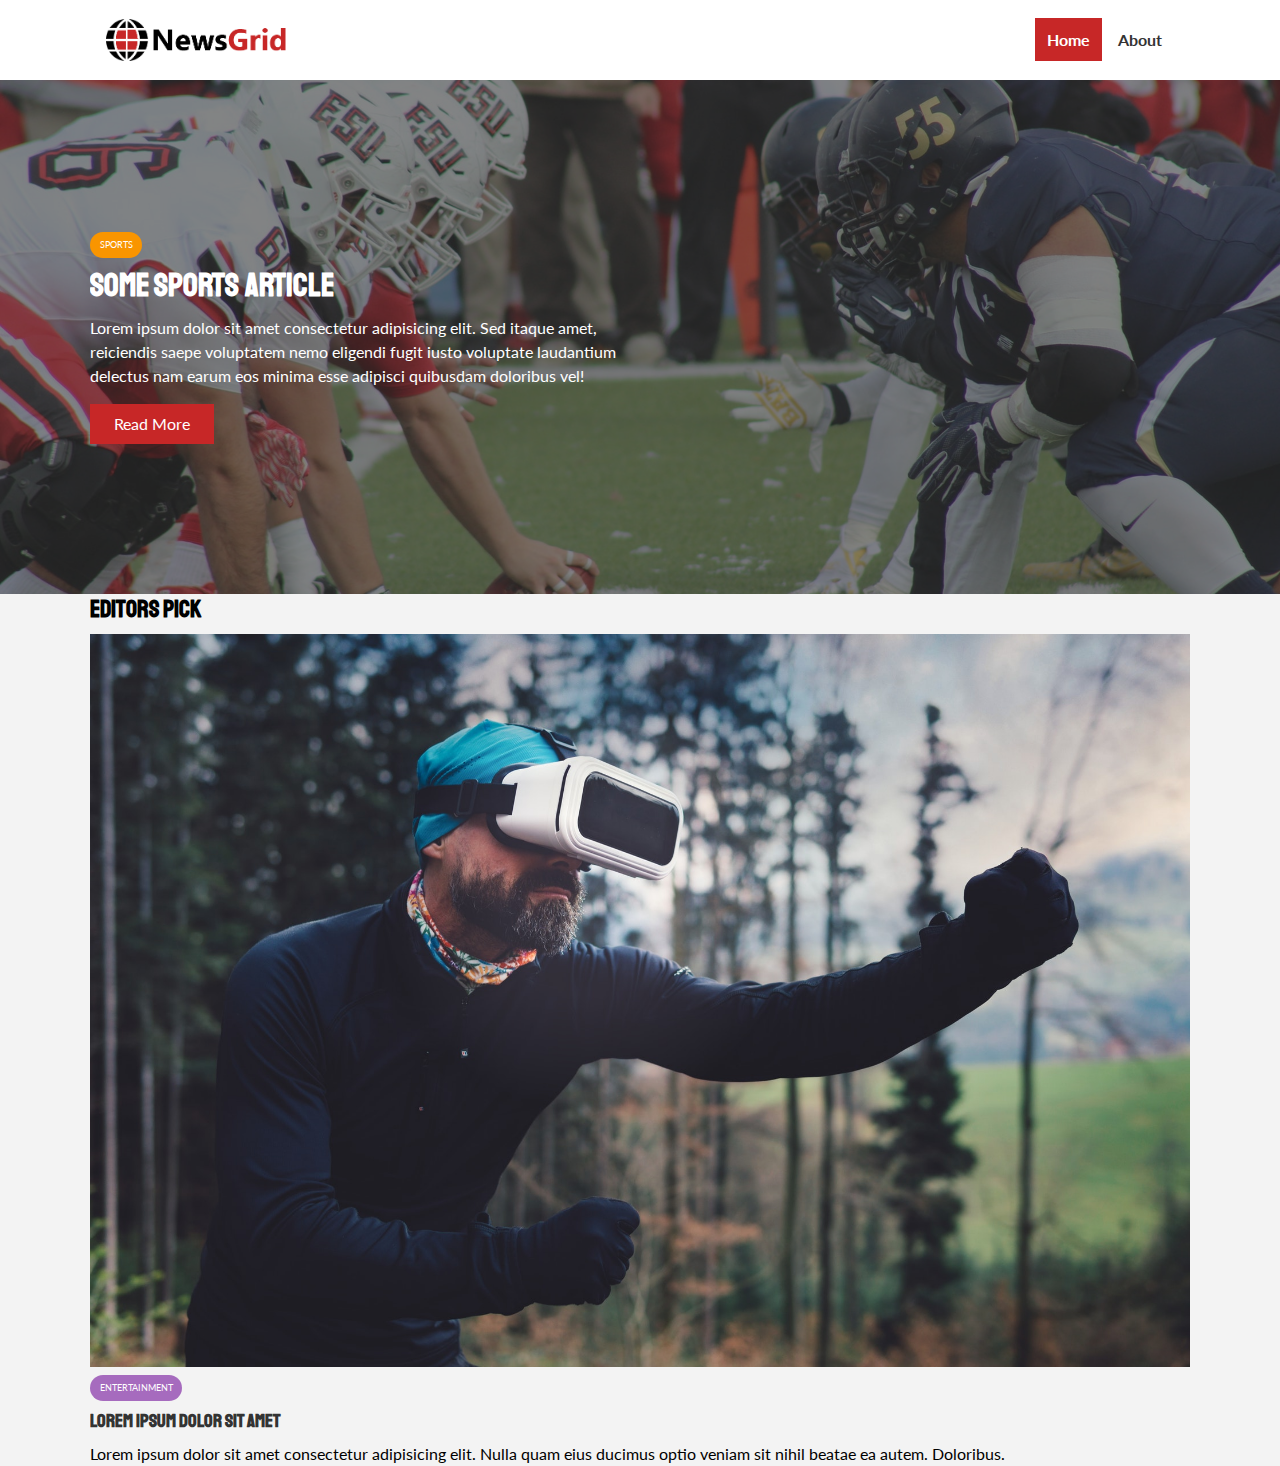
==== index.html @ 1bd15a67 "learning grid" ====
<!DOCTYPE html>
<html lang="en">
  <head>
    <meta charset="UTF-8" />
    <meta name="viewport" content="width=device-width, initial-scale=1.0" />
    <link
      rel="stylesheet"
      href="https://use.fontawesome.com/releases/v5.6.3/css/all.css"
      integrity="sha384-UHRtZLI+pbxtHCWp1t77Bi1L4ZtiqrqD80Kn4Z8NTSRyMA2Fd33n5dQ8lWUE00s/"
      crossorigin="anonymous"
    />
    <link
      href="https://fonts.googleapis.com/css?family=Lato|Staatliches"
      rel="stylesheet"
    />
    <link rel="shortcut icon" type="image/x-icon" href="/favicon.ico" />
    <link rel="stylesheet" href="css/style.css" />
    <link
      rel="stylesheet"
      media="screen (max-width: 768px)"
      href="css/mobile.css"
    />
    <title>News Grid | Latest News</title>
  </head>
  <body>
    <div id="main-nav">
      <div class="container">
        <img src="img/logo.png" alt="NewsGrid" class="logo" />
        <div class="social">
          <a href="https://github.com/kumkumsingh/"
            ><i class="fab fa-github"></i
          ></a>
          <a href="https://twitter.com/kumkum59631968"
            ><i class="fab fa-twitter"></i
          ></a>
          <a href="https://www.linkedin.com/in/kumkumsingh/"
            ><i class="fab fa-linkedin"></i
          ></a>
        </div>
        <ul>
          <li>
            <a href="index.html" class="current">Home</a>
            <a href="about.html">About</a>
            <!-- <a href="article.html" class="current">Article</a> -->
          </li>
        </ul>
      </div>
    </div>
    <!-- Showcase -->
    <header id="showcase">
      <div class="container">
        <div class="showcase-container">
          <div class="showcase-content">
            <div class="category category-sports">Sports</div>
            <h1>Some Sports Article</h1>
            <p>
              Lorem ipsum dolor sit amet consectetur adipisicing elit. Sed
              itaque amet, reiciendis saepe voluptatem nemo eligendi fugit iusto
              voluptate laudantium delectus nam earum eos minima esse adipisci
              quibusdam doloribus vel!
            </p>
            <a href="article.html" class="btn btn-primary">Read More</a>
          </div>
        </div>
      </div>
    </header>
    <!-- Home article -->
    <section id="home-articles" class="py-2">
      <div class="container">
        <h2>Editors Pick</h2>

        <div class="articles-container">
          <article class="card">
            <img src="img/articles/ent1.jpg" alt="" />
            <div>
              <div class="category category-ent">Entertainment</div>
              <h3>
                <a href="article.html">Lorem ipsum dolor sit amet</a>
              </h3>
              <p>
                Lorem ipsum dolor sit amet consectetur adipisicing elit. Nulla
                quam eius ducimus optio veniam sit nihil beatae ea autem.
                Doloribus.
              </p>
            </div>
          </article>
        </div>
      </div>
    </section>
  </body>
</html>
---- css/style.css ----
:root{
    --primary-color:#c72727;
    --secondary-color:#f99500;
    --light-color:#f3f3f3;
    --dark-color:#333;
    --max-width:1100px;

}
.category{
    --sports-color:#f99500;
    --ent-color:#a66bbe;
    --tech-color:#009cff;
}
*{
    margin:0;
    padding:0;
    box-sizing: border-box;
}
body{
    font-family: 'Lato',sans-serif;
    line-height: 1.5;
    background: var(--light-color);
}
a{
     color:#333;
     text-decoration: none;
}
ul{
    list-style: none;
}
img{
    width:100%;
}
h1 , h2 , h3 , h4 , h5 , h6{
    font-family: 'Staatliches', cursive;
    margin-bottom: .55rem;
    line-height: 1.3;
}
/* utility */
.container{
    max-width: var(--max-width);
    margin:auto;
    padding:0 2 rem;
    overflow: hidden;
}
.category{
    display: inline-block;
    color:#fff;
    font-size: 0.55rem;
    text-transform: uppercase;
    padding: 0.4rem 0.6rem;
    border-radius: 15px;
    margin-bottom: 0.5rem;
}
.category-sports{
    background: var(--sports-color);
}
.category-ent{
    background: var(--ent-color);
}
.category-tech{
    background: var(--tech-color);
}
.btn{
    display: inline-block;
    border:none;
    background: var(--dark-color);
    color:#fff;
    padding: 0.5rem 1.5rem; 
}
.btn-light{
    background: var(--light-color);
}
.btn-primary{
    background: var(--primary-color);
}
.btn-secondary{
    background: var(--secondary-color);
}
.btn:hover{
    opacity: 0.9;
}
.btn-block{
    text-align: center;
    display: block;
    width:100%;
}
/* end of utility classs */
#main-nav{
   background: #fff;
   position: sticky;
   top:0;
   z-index: 2;
}
#main-nav .container{
    display: grid;
    grid-template-columns: 6fr 3fr 2fr;
    padding: 1rem;
    align-items: center;
}
#main-nav .logo{
    width:180px;
}
#main-nav ul{
    justify-self: end;
    display: flex;
}
#main-nav ul li a{
padding: 0.75rem;
font-weight: bold;

}
#main-nav ul li a.current{
    background: var(--primary-color);
    color:#fff;
}
#main-nav ul li a:hover{
    background: var(--light-color);
    color: var(--dark-color);
}
#main-nav .social{
    justify-self: center;
}
#main-nav .social i{
    color:#777;
    font-size: 2rem;
    margin-right: .5rem;
}
#showcase{
    color: #fff;
    background: #333;
    padding: 2rem;
    position: relative;

}
#showcase:before{
    content:'';
    background: url('../img/featured.jpg') no-repeat center center/cover ;
    /* background-size: cover; */
    position: absolute;
    opacity: 0.4;
    top:0;
    left:0;
    width: 100%;
    height: 100%;

}
#showcase .showcase-container{
    display: grid;
    grid-template-columns: repeat(2 , 1fr);
    height: 50vh;
    justify-content: center;
    align-items: center;
}
#showcase .showcase-content{
    z-index: 1;
}
#showcase .showcase-content > p{
    margin-bottom: 1rem;
}
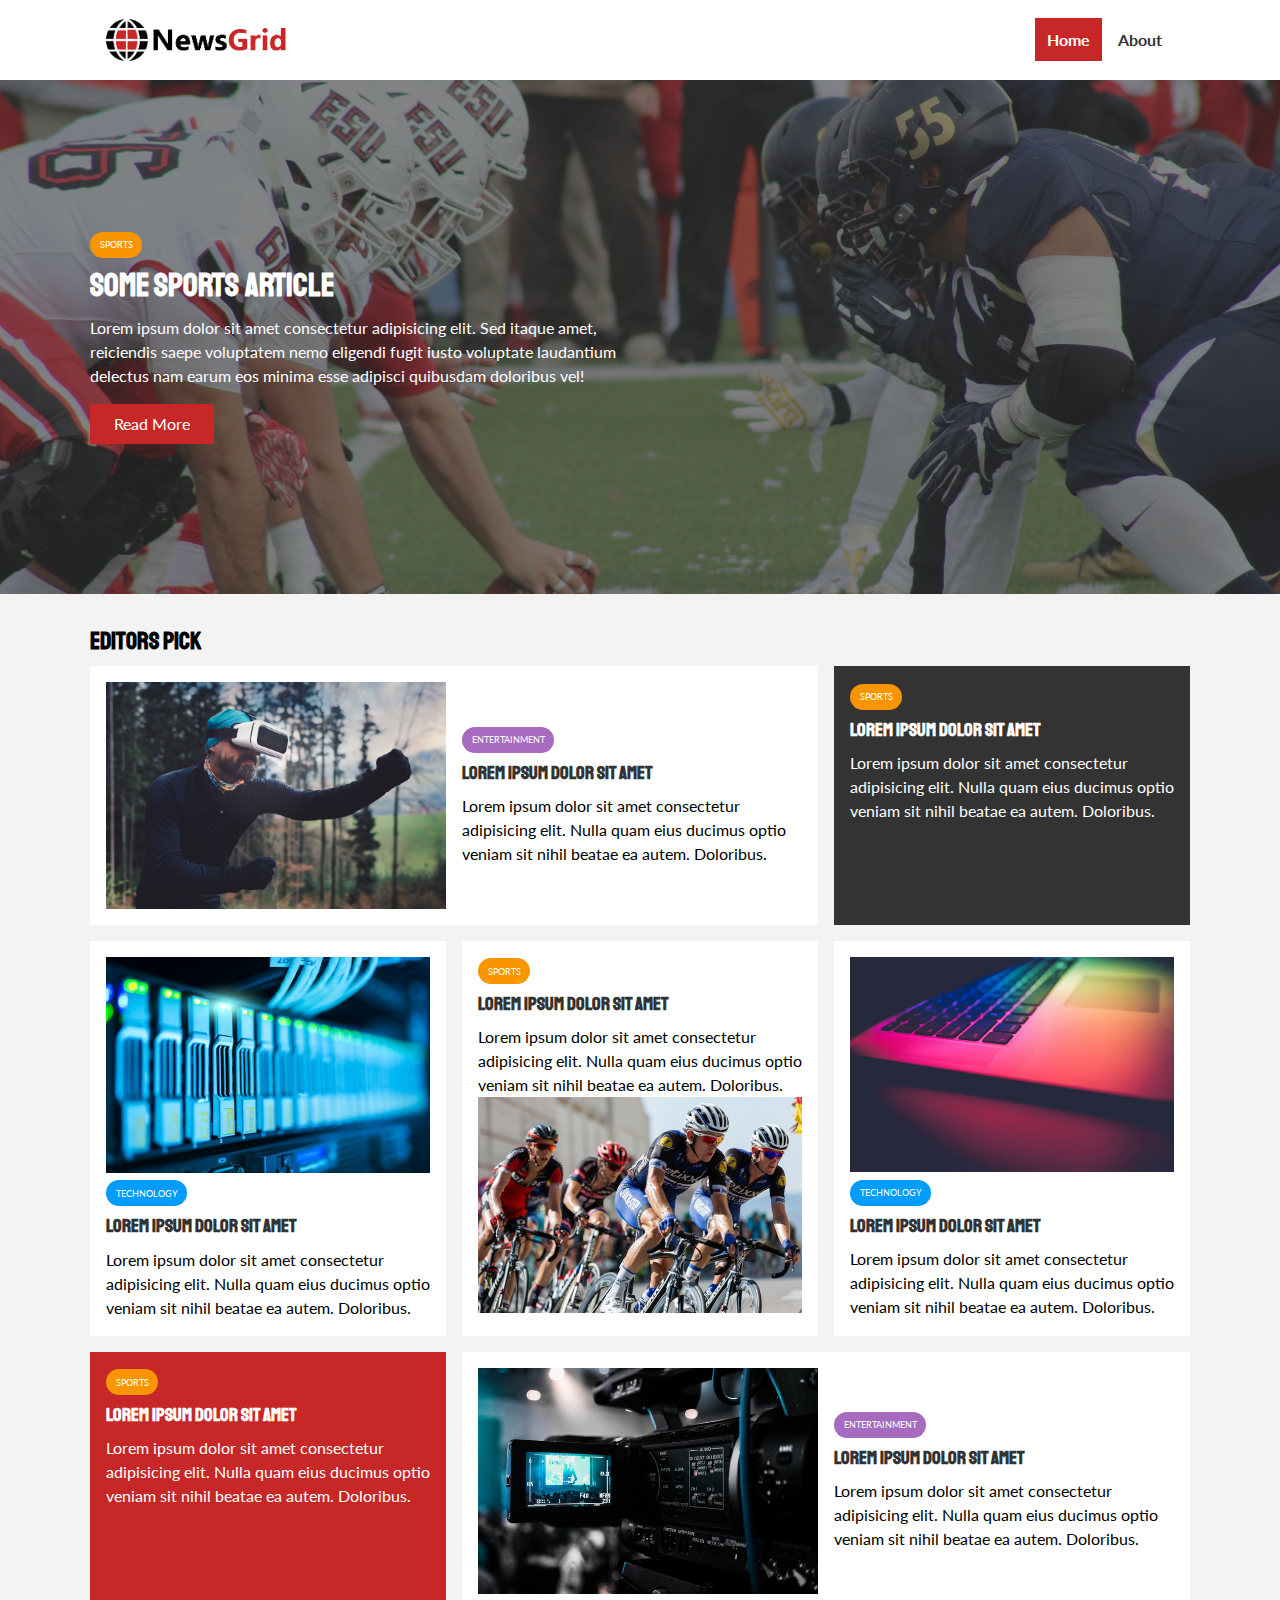
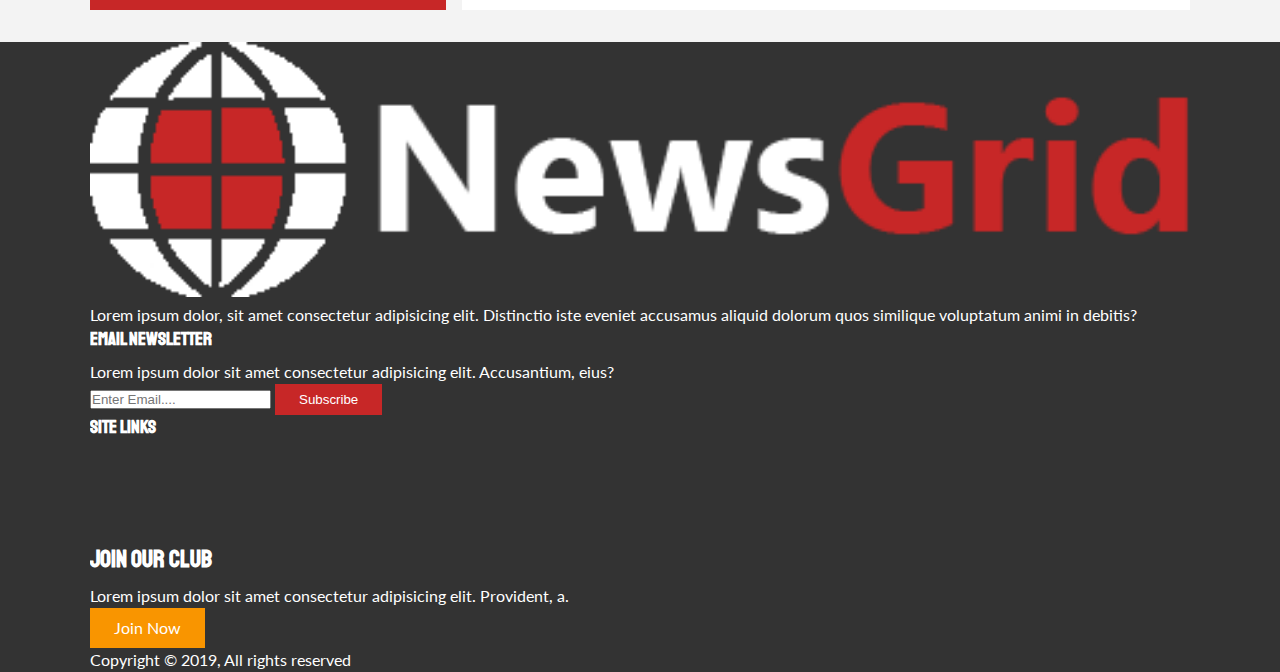
==== commit 647fd956: "added footer" ====
--- a/index.html
+++ b/index.html
@@ -84,8 +84,111 @@
               </p>
             </div>
           </article>
+          <article class="card bg-dark">
+            <div class="category category-sports">Sports</div>
+            <h3>
+              <a href="article.html">Lorem ipsum dolor sit amet</a>
+            </h3>
+            <p>
+              Lorem ipsum dolor sit amet consectetur adipisicing elit. Nulla
+              quam eius ducimus optio veniam sit nihil beatae ea autem.
+              Doloribus.
+            </p>
+          </article>
+          <article class="card">
+            <img src="img/articles/tech1.jpg" alt="" />
+            <div class="category category-tech">Technology</div>
+            <h3>
+              <a href="article.html">Lorem ipsum dolor sit amet</a>
+            </h3>
+            <p>
+              Lorem ipsum dolor sit amet consectetur adipisicing elit. Nulla
+              quam eius ducimus optio veniam sit nihil beatae ea autem.
+              Doloribus.
+            </p>
+          </article>
+          <article class="card">
+            <div class="category category-sports">Sports</div>
+            <h3>
+              <a href="article.html">Lorem ipsum dolor sit amet</a>
+            </h3>
+            <p>
+              Lorem ipsum dolor sit amet consectetur adipisicing elit. Nulla
+              quam eius ducimus optio veniam sit nihil beatae ea autem.
+              Doloribus.
+            </p>
+            <img src="img/articles/sports1.jpg" alt="" />
+          </article>
+          <article class="card">
+            <img src="img/articles/tech2.jpg" alt="" />
+            <div class="category category-tech">Technology</div>
+            <h3>
+              <a href="article.html">Lorem ipsum dolor sit amet</a>
+            </h3>
+            <p>
+              Lorem ipsum dolor sit amet consectetur adipisicing elit. Nulla
+              quam eius ducimus optio veniam sit nihil beatae ea autem.
+              Doloribus.
+            </p>
+          </article>
+          <article class="card bg-primary">
+            <div class="category category-sports">Sports</div>
+            <h3>
+              <a href="article.html">Lorem ipsum dolor sit amet</a>
+            </h3>
+            <p>
+              Lorem ipsum dolor sit amet consectetur adipisicing elit. Nulla
+              quam eius ducimus optio veniam sit nihil beatae ea autem.
+              Doloribus.
+            </p>
+          </article>
+          <article class="card">
+            <img src="img/articles/ent2.jpg" alt="" />
+            <div>
+              <div class="category category-ent">Entertainment</div>
+              <h3>
+                <a href="article.html">Lorem ipsum dolor sit amet</a>
+              </h3>
+              <p>
+                Lorem ipsum dolor sit amet consectetur adipisicing elit. Nulla
+                quam eius ducimus optio veniam sit nihil beatae ea autem.
+                Doloribus.
+              </p>
+            </div>
+          </article>
         </div>
       </div>
     </section>
+    <!-- Footer -->
+    <footer id="main-footer">
+      <div class="container footer-container">
+        <div>
+          <img src="img/logo_light.png" alt="NewsGrid">
+          <p>Lorem ipsum dolor, sit amet consectetur adipisicing elit. Distinctio iste eveniet accusamus aliquid dolorum quos similique voluptatum animi in debitis?</p>
+        </div>
+        <div>
+          <h3>Email NewsLetter</h3>
+          <p>Lorem ipsum dolor sit amet consectetur adipisicing elit. Accusantium, eius?</p>  
+          <form action="">
+            <input type="email" placeholder="Enter Email....">
+            <input type="submit" value="Subscribe" class="btn btn-primary">
+          </form>
+        </div>
+        <div><h3>Site Links</h3>
+        <ul class="list">
+          <li><a href="#">Help & Support</a></li>
+          <li><a href="#">Privacy Policy</a></li>
+          <li><a href="#">About us</a></li>
+          <li><a href="#">Contact</a></li>
+        </ul>
+        </div>
+        <div>
+          <h2>Join our club</h2>
+          <p>Lorem ipsum dolor sit amet consectetur adipisicing elit. Provident, a.</p>
+          <a href="" class="btn btn-secondary">Join Now</a>
+        </div>
+        <div><p>Copyright &copy; 2019, All rights reserved</p></div>
+      </div>
+    </footer>
   </body>
 </html>
--- a/css/style.css
+++ b/css/style.css
@@ -84,6 +84,55 @@
     text-align: center;
     display: block;
     width:100%;
+}
+.card{
+    background: #fff;
+    padding:1rem;
+}
+.bg-dark{
+    background: var(--dark-color);
+    color:  #fff;
+}
+.bg-primary{
+    background: var(--primary-color);
+    color:  #fff;
+}
+.bg-secondary{
+    background: var(--secondary-color);
+    color:  #fff;
+}
+.bg-dark h1 ,
+.bg-dark h2 ,
+.bg-dark h3 ,
+.bg-dark a ,
+.bg-primary h1 ,
+.bg-primary h2 ,
+.bg-primary h3 ,
+.bg-primary a ,
+.bg-secondary h1 ,
+.bg-secondary h2 ,
+.bg-secondary h3 ,
+.bg-secondary a {
+    color:  #fff; 
+}
+
+.py-1{
+    padding:1.5rem 0;
+}
+.py-2{
+    padding:2rem 0;
+}
+.py-3{
+    padding:3rem 0;
+}
+.p-1{
+    padding:1.5rem;
+}
+.p-2{
+    padding:2rem;
+}
+.p-3{
+    padding:3rem;
 }
 /* end of utility classs */
 #main-nav{
@@ -158,4 +207,27 @@
 #showcase .showcase-content > p{
     margin-bottom: 1rem;
 }
-
+#home-articles .articles-container{
+    display:grid;
+    grid-template-columns: repeat(3, 1fr);
+    grid-gap:1rem;
+
+}
+/* Target all the elements of direct first child , aestric meaning any element and > mean direct child*/
+#home-articles .articles-container > *:first-child,
+#home-articles .articles-container > *:last-child{
+    display:grid;
+    grid-template-columns: repeat(2, 1fr);
+    grid-gap:1rem;
+    grid-column:1 / span 2;
+    align-items: center;
+
+}
+#home-articles .articles-container > *:last-child{
+    grid-column:2 / span 2; 
+}
+#main-footer{
+    background: var(--dark-color);
+    color:#fff;
+}
+
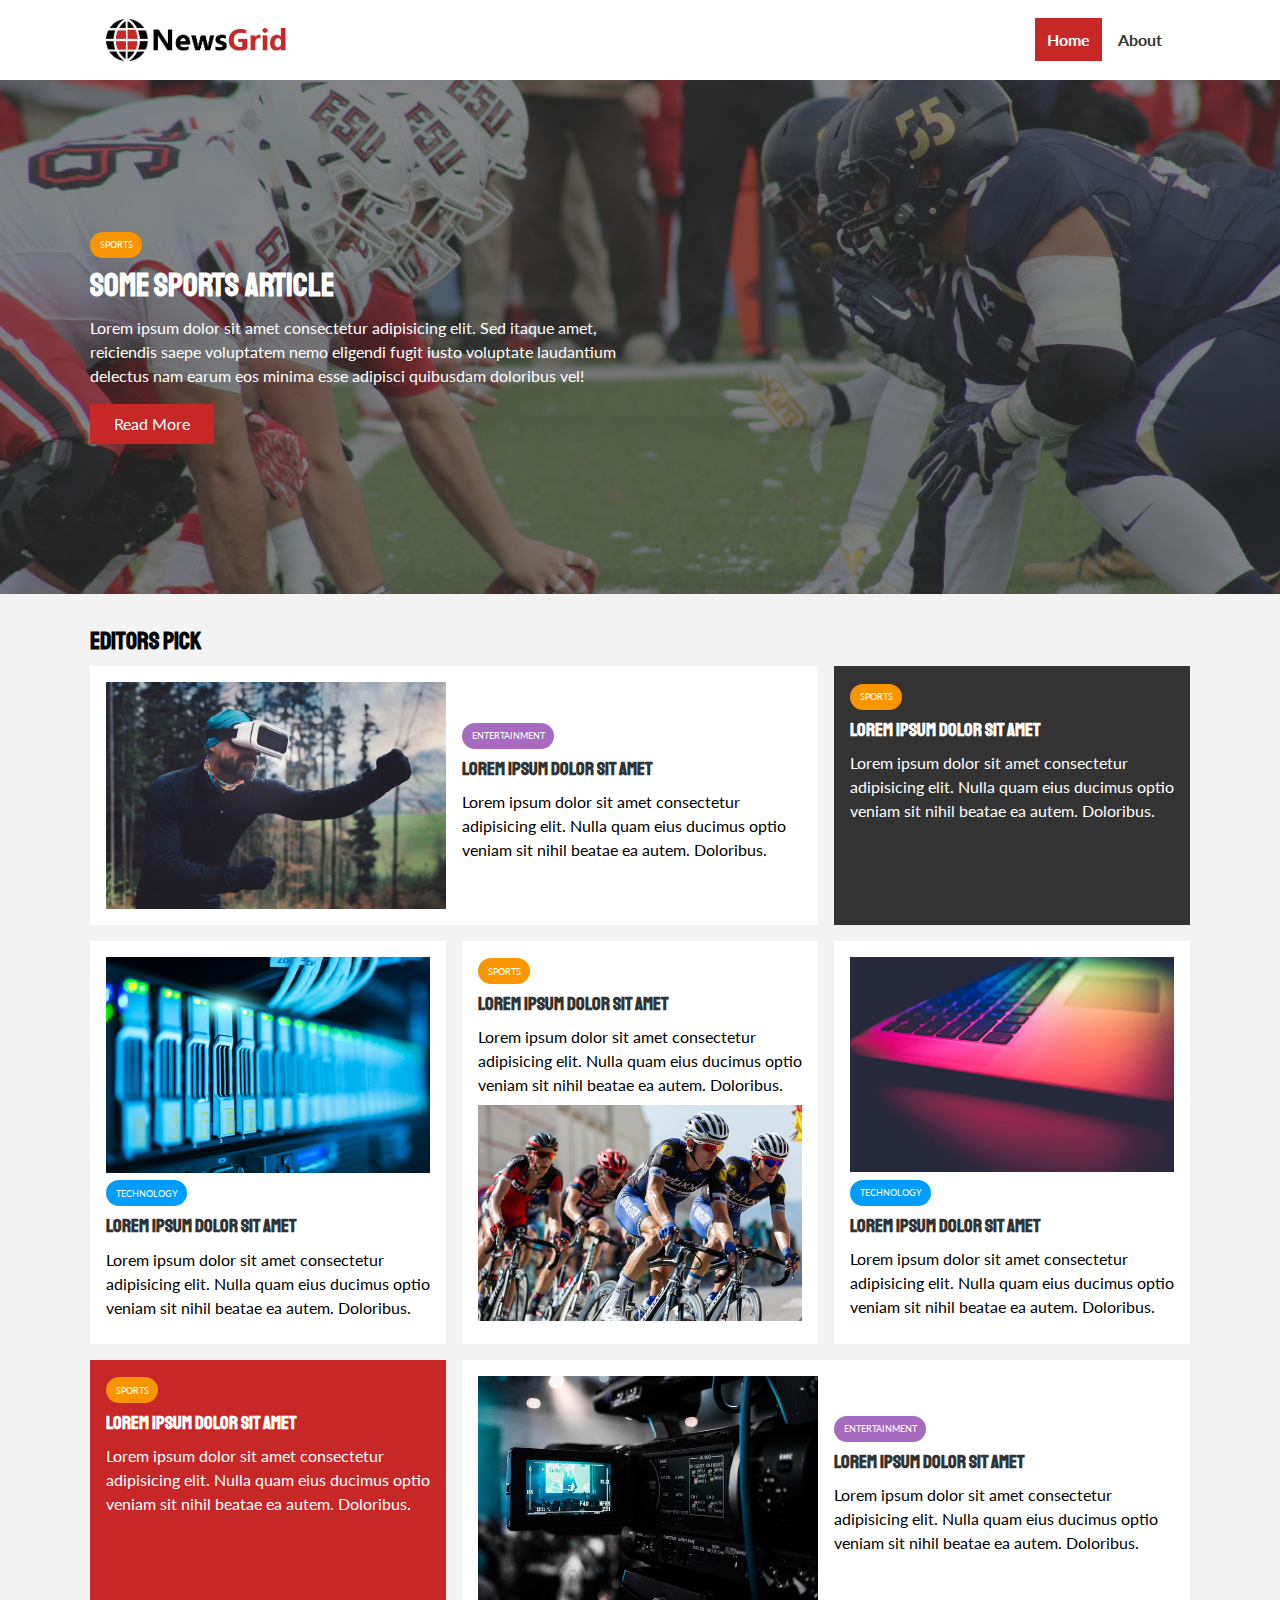
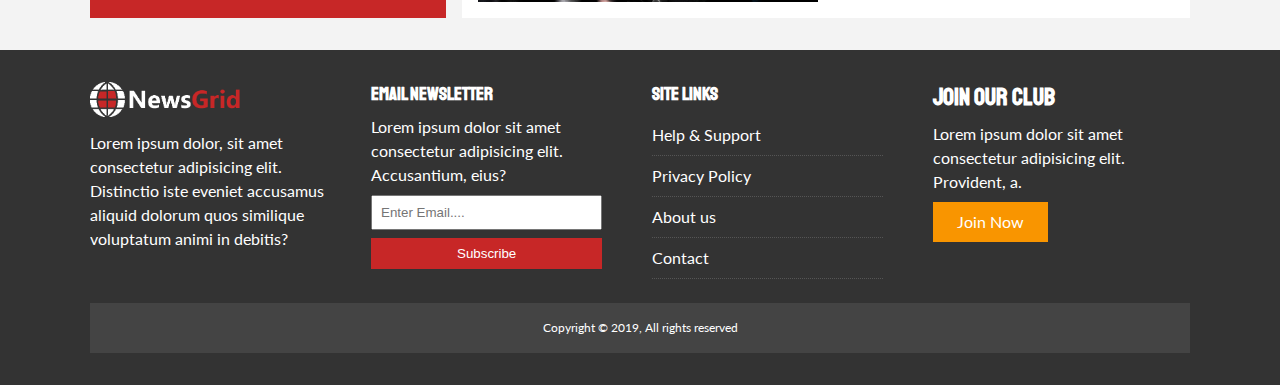
==== commit 15b9dcca: "mobile responsive" ====
--- a/index.html
+++ b/index.html
@@ -17,7 +17,7 @@
     <link rel="stylesheet" href="css/style.css" />
     <link
       rel="stylesheet"
-      media="screen (max-width: 768px)"
+      media="screen and (max-width: 768px)"
       href="css/mobile.css"
     />
     <title>News Grid | Latest News</title>
@@ -160,7 +160,7 @@
       </div>
     </section>
     <!-- Footer -->
-    <footer id="main-footer">
+    <footer id="main-footer" class="py-2">
       <div class="container footer-container">
         <div>
           <img src="img/logo_light.png" alt="NewsGrid">
--- a/css/style.css
+++ b/css/style.css
@@ -30,6 +30,9 @@
 }
 img{
     width:100%;
+}
+p{
+    margin: .5rem 0;
 }
 h1 , h2 , h3 , h4 , h5 , h6{
     font-family: 'Staatliches', cursive;
@@ -134,6 +137,17 @@
 .p-3{
     padding:3rem;
 }
+.l-heading{
+    font-size: 3rem;
+}
+.list li{
+    padding : 0.5rem 0 ;
+    border-bottom: #555 dotted 1px;
+    width:90%;
+}
+.list li a:hover{
+    color: var(--primary-color) !important;
+}
 /* end of utility classs */
 #main-nav{
    background: #fff;
@@ -230,4 +244,40 @@
     background: var(--dark-color);
     color:#fff;
 }
-
+#main-footer img{
+    width:150px;
+}
+#main-footer a{
+    color:#fff;
+}
+#main-footer .footer-container{
+display: grid;
+grid-template-columns: repeat(4,1fr);
+grid-gap:1.5rem;
+}
+#main-footer .footer-container >*:last-child{
+    background: #444;
+    grid-column:1 / span 4; 
+    padding: 0.5rem;
+    text-align: center;
+    font-size: 0.75rem;
+}
+#main-footer .footer-container input[type='email']{
+    width:90%;
+    padding:0.5rem;
+    margin-bottom: 0.5rem;
+}
+#main-footer .footer-container input[type='submit']{
+    width:90%;
+}
+.page-container{
+    display: grid;
+    grid-template-columns: 5fr 2fr;
+    grid-gap: 1.5rem;
+    margin: 2rem 0;
+}
+.page-container >*:first-child{
+    grid-row: 1 / span 3;
+}
+
+
--- a/css/mobile.css
+++ b/css/mobile.css
@@ -0,0 +1,49 @@
+#main-nav .social{
+   display:none;
+}
+#main-nav .container{
+    grid-template-columns: 1fr;
+    grid-gap: 1.2rem;
+}
+#main-nav ul,
+#main-nav .logo{
+    justify-self: center;
+}
+#main-nav ul li a {
+    padding: 0.50rem;
+}
+#home-articles .articles-container{
+    grid-template-columns: repeat(2, 1fr);
+    grid-gap:1rem;
+
+}
+/* immediate first child */
+#home-articles .articles-container > *:first-child,
+#home-articles .articles-container > *:last-child{
+    grid-template-columns: 1fr;
+    grid-column: 1;
+}
+@media(max-width:600px){
+    #showcase .showcase-container,
+    #main-footer .footer-container, 
+    #home-articles .articles-container{
+        grid-template-columns: 1fr;
+    }
+    #main-footer .footer-container{
+        margin:0px 10px;
+    }
+    #main-footer .footer-container > *:last-child{
+        grid-column: 1;
+      
+    }
+    #main-footer .footer-container > *:first-child,
+    #main-footer .footer-container > *:nth-child(2){
+        border-bottom: #444 dotted 1px;
+        padding-bottom: 1rem;
+    }
+    .page-container{
+        grid-template-columns: 1fr;
+        grid-column: 1;
+    }
+
+}